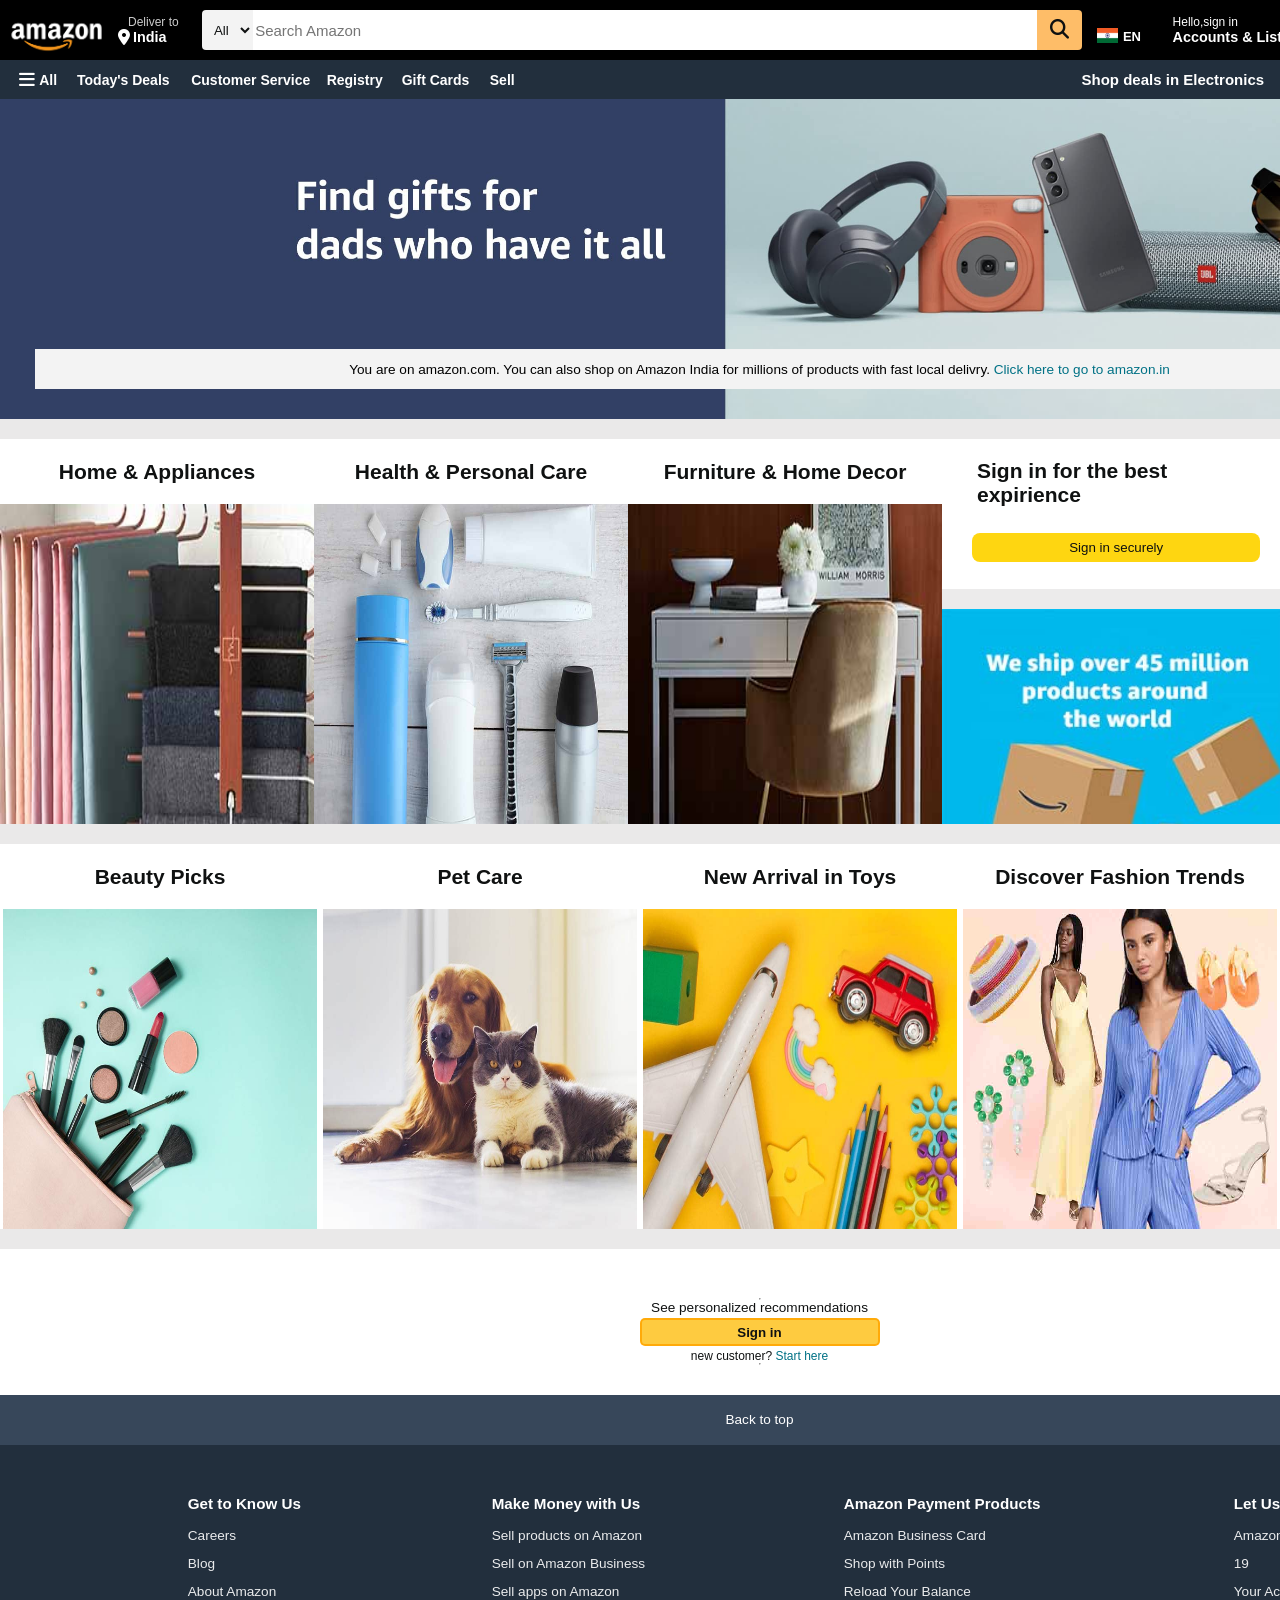
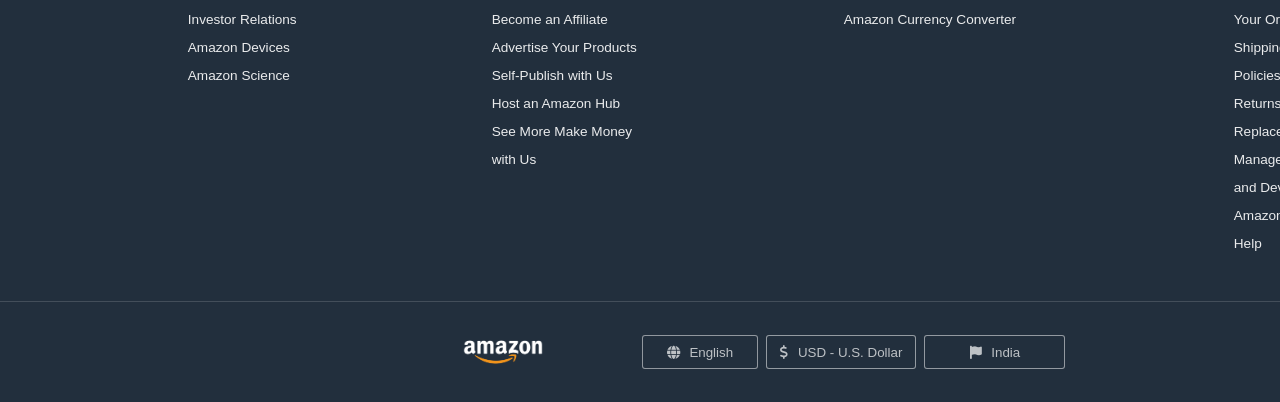
==== index.html @ 47f916c3 "Rename Project.html to index.html" ====
<!DOCTYPE html>
<html lang="en">
  <head>
    <meta charset="UTF-8" />
    <meta name="viewport" content="width=device-width, initial-scale=1.0" />
    <title>Amazon.com. Spend less. Smile more</title>
    <link
      rel="stylesheet"
      href="https://cdnjs.cloudflare.com/ajax/libs/font-awesome/6.4.0/css/all.min.css"
      integrity="sha512-iecdLmaskl7CVkqkXNQ/ZH/XLlvWZOJyj7Yy7tcenmpD1ypASozpmT/E0iPtmFIB46ZmdtAc9eNBvH0H/ZpiBw=="
      crossorigin="anonymous"
      referrerpolicy="no-referrer"
    />
    <link rel="stylesheet" href="Project.css" />
    <link rel="shortcut icon" href="download (1).png" type="image/x-icon" />
  </head>
  <body>
    <header id="top">
      <div id="nav-icon-out">
        <div id="nav-icon" class="hover"></div>
      </div>
      <!-- box2 -->
      <div id="nav-add-out">
        <div id="nav-add-in" class="hover">
          <p id="add1">Deliver to</p>
          <div id="nav-add-logo">
            <i style="padding-left: 5px" class="fa-solid fa-location-dot"></i>
            <p id="add2">India</p>
          </div>
        </div>
      </div>
      <!-- box3 -->
      <div id="nav-search-out">
        <select name="amazon" id="amazon">
          <option value="Items">All</option>
        </select>
        <input type="text" id="nav-search" placeholder="Search Amazon" />
        <div id="nav-search-icon">
          <i style="color: #0f1111" class="fa-solid fa-magnifying-glass"></i>
        </div>
      </div>
      <!-- box4 -->
      <div id="flag-out">
        <div id="flag" class="hover">
          <img id="india" src="download.png" alt="india" />
          <p id="lang">EN</p>
        </div>
      </div>
      <!-- box5 -->
      <div id="sign-out-out">
        <div id="sign-out" class="hover">
          <p style="padding-left: 7px" id="sign1">Hello,sign in</p>
          <p style="padding-left: 7px" id="sign2">Accounts & Lists</p>
        </div>
      </div>
      <!-- box6 -->
      <div id="return-out">
        <div id="return" class="hover">
          <p style="padding-left: 7px" id="return1">Returns</p>
          <p style="padding-left: 7px" id="return2">& Orders</p>
        </div>
      </div>
      <!-- box7 -->
      <div id="cart-out"></div>
      <div id="cart" class="hover">
        <i style="font-size: 27px" class="fa-solid fa-cart-shopping"></i>
        <p id="para" style="font-weight: 700">Cart</p>
      </div>
    </header>
    <div id="lower-nav">
      <div id="a1" class="hover">
        <i style="font-size: 18px" class="fa-solid fa-bars"></i>
        <a style="padding-left: 4px" href="#">All</a>
      </div>
      <div id="a2" class="hover">
        <a href="#">Today's Deals</a>
      </div>
      <div id="a3" class="hover">
        <a href="#">Customer Service</a>
      </div>
      <div id="a4" class="hover">
        <a href="#">Registry</a>
      </div>
      <div id="a5" class="hover">
        <a href="#">Gift Cards</a>
      </div>
      <div id="a6" class="hover">
        <a href="#">Sell</a>
      </div>
      <div id="a7">
        <a href="#">Shop deals in Electronics</a>
      </div>
    </div>
    <!-- hero section -->
    <div id="hero">
      <div id="hero-in">
        <p style="color: black">
          You are on amazon.com. You can also shop on Amazon India for millions
          of products with fast local delivry.
          <a style="color: #007185" href="https://www.amazon.in/"
            >Click here to go to amazon.in</a
          >
        </p>
      </div>
    </div>
    <div class="top"></div>
    <!-- shoping section -->
    <div class="shop-out">
      <div id="box1">
        <p class="b">Home & Appliances</p>
        <img class="img" src="box1_image.jpg" alt="Home & Appliances" />
      </div>
      <div id="box2">
        <p class="b">Health & Personal Care</p>
        <img class="img" src="box2_image.jpg" alt="Health & Personal Care" />
      </div>
      <div id="box3">
        <p class="b">Furniture & Home Decor</p>
        <img class="img" src="box3_image.jpg" alt="Furniture & Home Decor" />
      </div>
      <div id="box4">
        <div id="box-41">
          <pre class="b">
      Sign in for the best 
      expirience</pre
          >
          <button id="butt">Sign in securely</button>
        </div>
        <div id="box-415"></div>
        <div id="box-42"></div>
      </div>
    </div>
    <div class="top"></div>
    <div class="shop-out">
      <div id="box1">
        <p class="b">Beauty Picks</p>
        <img class="img" src="box5_image.jpg" alt="Beauty Picks" />
      </div>
      <div id="box2">
        <p class="b">Pet Care</p>
        <img class="img" src="box6_image.jpg" alt="Pet Care" />
      </div>
      <div id="box3">
        <p class="b">New Arrival in Toys</p>
        <img class="img" src="box7_image.jpg" alt="New Arrival in Toys" />
      </div>
      <div id="box1">
        <p class="b">Discover Fashion Trends</p>
        <img class="img" src="box8_image.jpg" alt="Discover Fashion Trends" />
      </div>
    </div>
    <div class="top"></div>
    <div id="top2"></div>
    <div id="mid">
      <hr id="done" />
      <p style="font-weight: 520; font-size: 0.85rem; color: #0f1111">
        See personalized recommendations
      </p>
      <button id="butt2">Sign in</button>
      <p style="font-weight: 520; font-size: 0.75rem; color: #0f1111">
        new customer? <a style="color: #007185" href="#">Start here</a>
      </p>
      <hr id="done2" />
    </div>
    <div id="footer-first">
      <a
        style="font-weight: 520; font-size: 0.85rem; text-decoration: none"
        href="#top"
        >Back to top</a
      >
    </div>
    <div id="footer-last">
      <div id="f1">
        <p class="all">Get to Know Us</p>
        <ol>
          <li>Careers</li>
          <li>Blog</li>
          <li>About Amazon</li>
          <li>Investor Relations</li>
          <li>Amazon Devices</li>
          <li>Amazon Science</li>
        </ol>
      </div>
      <div id="f2">
        <p class="all">Make Money with Us</p>
        <ol>
          <li>Sell products on Amazon</li>
          <li>Sell on Amazon Business</li>
          <li>Sell apps on Amazon</li>
          <li>Become an Affiliate</li>
          <li>Advertise Your Products</li>
          <li>Self-Publish with Us</li>
          <li>Host an Amazon Hub</li>
          <li>See More Make Money with Us</li>
        </ol>
      </div>
      <div id="f3">
        <p class="all">Amazon Payment Products</p>
        <ol>
          <li>Amazon Business Card</li>
          <li>Shop with Points</li>
          <li>Reload Your Balance</li>
          <li>Amazon Currency Converter</li>
        </ol>
      </div>
      <div id="f4">
        <p class="all">Let Us Help You</p>
        <ol>
          <li>Amazon and COVID-19</li>
          <li>Your Account</li>
          <li>Your Orders</li>
          <li>Shipping Rates & Policies</li>
          <li>Returns & Replacements</li>
          <li>Manage Your Content and Devices</li>
          <li>Amazon Assistant</li>
          <li>Help</li>
        </ol>
      </div>
    </div>
    <div id="last">
      <img id="l-image" src="amazon_logo.png" alt="amazon" />
      <button id="but1">
        <i
          style="color: rgba(255, 255, 255, 0.703); padding-right: 6px"
          class="fa-solid fa-globe"
        ></i>
        English
      </button>
      <button id="but2">
        <i
          style="color: rgba(255, 255, 255, 0.703); padding-right: 6px"
          class="fa-sharp fa-solid fa-dollar-sign"
        ></i>
        USD - U.S. Dollar
      </button>
      <button id="but3">
        <i
          style="color: rgba(255, 255, 255, 0.703); padding-right: 6px"
          class="fa-solid fa-flag"
        ></i>
        India
      </button>
    </div>
  </body>
</html>
---- Project.css ----
*{
    margin: 0px;
    font-family: Arial, Helvetica, sans-serif;
    color: white;
}
body{
    background-color: #eae9e9e3;
}
header{
    height: 60px;
    background-color: black;
    display: flex;
    justify-content: space-evenly;
}
#nav-icon-out{
    height: 60px;
    width: 113px;
    display: flex;
    align-items: center;
}
#nav-icon{
    height: 50px;
    width: 113px;
    background-image: url("amazon_logo.png");
    background-size: cover;
}
.hover:hover{
    border: 2px solid white;
}
#nav-add-out{
    height: 60px;
    width: 90.64px;
    display: flex;
    justify-content: center;
    align-items: center;
}
#nav-add-in{

    height: 50px;
    width: 88.64px;
}
#add1{
    color: #CCCCCC;
    font-size: 0.75rem;
    padding-left: 15px;
    padding-top: 10px;
}
#add2{
    font-size: 0.9rem;
    font-weight: 700;
    padding-left: 3px;
}
#nav-add-logo{
    display: flex;
}
#nav-search-out{
    height: 60px;
    width: 880.60px;
    display: flex;
    align-items: center;
}
#amazon{
    color: #0f1111;
    background-color: #f3f3f3;
    width: 51.6px;
    height: 40px;
    text-align: center;
    border-top-left-radius: 4px;
    border-bottom-left-radius: 4px;
    border: none;
}
#amazon:hover{
    background-color:#d7d3d3 ;
    border: 2px solid orange;
}
#nav-search{
    color: #0f1111;
    width: 780.71px;
    height: 38px;
    border: none;
    font-size:15px;
}
#nav-search:hover{
    border: 2px solid orange;
}
#nav-search-icon{
    width: 45px;
    height: 40px;
    font-size: 1.2rem;
    border-top-right-radius: 4px;
    border-bottom-right-radius: 4px;
    border: none;
    background-color:#febd68;
    color: black;
    display: flex;
    justify-content: center;
    align-items: center;
}
#nav-search-icon:hover{
    background-color: #f3aa4b;
    border: 2px solid orange;
}
#flag-out{
    height: 60px;
    display: flex;
    align-items: center;
}
#flag{
    width: 73.38px;
    height: 50px;
    display: flex;
    justify-content: center;
    align-items: center;
    margin-right: 10px;
}
#india{
    padding-top: 10px;
    height: 15px;
    width: 21px;
}
#lang{
    padding-top: 12px;
    font-size: small;
    padding-left: 5px;
    font-weight: 700;
}
#sign-out-out{
    height: 60px;
    display: flex;
    align-items: center;
}
#sign-out{
    width: 131px;
    height: 50px;
}
#sign1{
    font-size: 0.75rem;
    padding-top: 10px;
}
#sign2{
    font-size: 0.9rem;
    font-weight: 700;
}
#return-out{
    height: 60px;
    display: flex;
    align-items: center;
}
#return{
    width: 76.95px;
    height: 50px;
}
#return1{
    font-size: 0.75rem;
    padding-top: 10px;
}
#return2{
    font-size: 0.9rem;
    font-weight: 700;
}
#cart-out{
    height: 60px;
    display: flex;
    align-items: center;
}
#cart{
    width: 80px;
    height: 50px;
    padding-top: 2px;
    display: flex;
    justify-content: center;
    align-items: center;
}
#para{
    padding-top: 11px;
    padding-left: 3px;
}
#back{
    background-image: url("main.jpg");
    background-size: contain;
    height: 717.60px;
    width: 1519px;
}
#lower-nav{
    height: 39px;
    background-color: #222f3d;
    display: flex;
}
a{
    text-decoration: none;
}
#a1{
    font-size: 14px;
    font-weight: 600;
    padding-top: 8px;
    padding-right: 5px;
    padding-left: 13px;
    height: 23px;
    width: 50.41px;
    display: flex;
    justify-content: center;
    align-items: center;
}
#a2{
    font-size: 14px;
    font-weight: 600;
    padding-top: 8px;
    padding-right: 9px;
    padding-left: 5px;
    height: 23px;
    width: 99.81px;
    display: flex;
    justify-content: center;
    align-items: center;
}
#a3{
    font-size: 14px;
    font-weight: 600;
    padding-top: 8px;
    padding-right: 9px;
    padding-left: 9px;
    height: 23px;
    width: 111.34;
    display: flex;
    justify-content: center;
    align-items: center;
}
#a4{
    font-size: 14px;
    font-weight: 600;
    padding-top: 8px;
    padding-right: 9px;
    padding-left: 9px;
    height: 23px;
    width: 52.79px;
    display: flex;
    justify-content: center;
    align-items: center;
}
#a5{
    font-size: 14px;
    font-weight: 600;
    padding-top: 8px;
    padding-right: 9px;
    padding-left: 9px;
    height: 23px;
    width: 72.99px;
    display: flex;
    justify-content: center;
    align-items: center;
}
#a6{
    font-size: 14px;
    font-weight: 600;
    padding-top: 8px;
    padding-right: 9px;
    padding-left: 9px;
    height: 23px;
    width: 24.38px;
    display: flex;
    justify-content: center;
    align-items: center;
}
#a7{
    font-size: 15px;
    font-weight: 600;
    padding-top: 8px;
    position: absolute;
    right: 12px;
    height: 23px;
    width: 190.38px;
    display: flex;
    justify-content: center;
    align-items: center;
}
#hero{
    background-image: url("main.jpg");
    background-size: cover;
    height: 320px;
    width: 1519px;
    display: flex;
    justify-content: center;
    align-items: end;
}
#hero-in{
    height: 40px;
    width: 1450px;
    display: flex;
    justify-content: center;
    align-items: center;
    font-size: 0.85rem;
    margin-bottom: 30px;
    background-color: #f3f3f3;
}
.shop-out{
    display: flex;
    justify-content: space-evenly;
}
#box1{
    width: 349.6px;
    height: 385px;
    display: flex;
    justify-content: center;
    background-color: white;
    flex-direction: column;
    align-items: center;
    color:#0f1111;
}
#box2{
    width: 349.6px;
    height: 385px;
    display: flex;
    justify-content: center;
    background-color: white;
    flex-direction: column;
    align-items: center;
    color:#0f1111;
}
#box3{
    width: 349.6px;
    height: 385px;
    display: flex;
    justify-content: center;
    background-color: white;
    flex-direction: column;
    align-items: center;
    color:#0f1111;
}
#box4{
    width: 349.6px;
    height: 385px;
    background-color: white;
}
.b{
    padding-top: 20px;
    padding-bottom: 20px;
    color: #0f1111;
    font-size:21px;
    font-weight: bold;
}
#box-41{
    width: 349.6px;
    height: 150px;
}
#box-415{
    width: 349.6px;
    height: 20px;
    background-color: #eae9e9e3;
}
#box-42{
    width: 349.6px;
    height: 215px;
    background-image: url(Fuji_D2_45M_en_US_1x._CB418309979_.jpg);
    background-size: cover;
}
#butt{
    width: 288.4px;
    height: 29px;
    border-radius: 8px;
    color: #0f1111;
    background-color: rgb(254, 214, 17);
    border: none;
    font-weight: 500;
    margin-top: 6px;
    margin-left: 30px;
}
#butt:hover{
    background-color: rgb(237, 201, 22);
}
img{
    height: 320px;
    width: 314px;
}
.top{
    height: 20px;
    background-color: #eae9e9e3;
    width: 1519px;
}
#top2{
    height: 20px;
    background-color: white;
    width: 1519px;
}
#mid{
    height: 125.6px;
    width: 1519px;
    background-color: white;
    display: flex;
    justify-content: center;
    flex-direction: column;
    align-items: center;
}
#butt2{
    margin-top: 3px;
    margin-bottom: 3px;
    background-color: rgba(254, 191, 17, 0.799);
    color: #0f1111;
    border: 2px solid rgba(255, 166, 0, 0.858);
    width: 240px;
    height: 28px;
    font-weight: 600;
    border-radius: 5px;
}
#footer-first{
    height: 50px;
    width: 1519px;
    background-color: #37475a;
    display: flex;
    justify-content: center;
    align-items: center;
}
#footer-first:hover{
    background-color: #37475add;
}
#footer-last{
    background-color: #222f3d;
    width: 1519px;
    height: 456.8px;
    display: flex;
    justify-content: space-evenly;
    border-bottom: 0.25px solid rgba(255, 255, 255, 0.148);
}
ol{
    list-style-type:none;
}
li{
    font-size: 0.85rem;
    line-height:28px;
    color: rgba(255, 255, 255, 0.906);
}
.all{
    margin-left: 40px;
    margin-bottom: 10px;
    font-size: 0.95rem;
    font-weight: 700;
}
#f1{
    height: 318.4px;
    width: 156.05px;
    padding-top: 50px;
}
#f2{
    height: 318.4px;
    width: 204.33px;
    padding-top: 50px;
}
#f3{
    height: 318.4px;
    width: 242.21px;
    padding-top: 50px;
}
#f4{
    height: 318.4px;
    width: 177.41px;
    padding-top: 50px;
}
#last{
    width: 1519px;
    background-color: #222f3d;
    height: 100px;
    display: flex;
    justify-content: center;
    align-items: center;
}
#but1{
    height: 33.8px;
    width: 116.56px;
    background-color: #222f3d;
    border: 0.25px solid rgba(255, 255, 255, 0.502);
    margin-right: 8px;
    border-radius: 3px;
    color: rgba(255, 255, 255, 0.703);
}
#but2{
    height: 33.8px;
    width: 150.2px;
    background-color: #222f3d;
    border: 0.25px solid rgba(255, 255, 255, 0.516);
    margin-right: 8px;
    border-radius: 3px;
    color: rgba(255, 255, 255, 0.703);
}
#but3{
    height: 33.8px;
    width: 140.99px;
    background-color: #222f3d;
    border: 0.25px solid rgba(255, 255, 255, 0.509);
    border-radius: 3px;
    color: rgba(255, 255, 255, 0.703);
}
#l-image{
    height: 54px;
    width: 98px;
    margin-right: 90px;
}
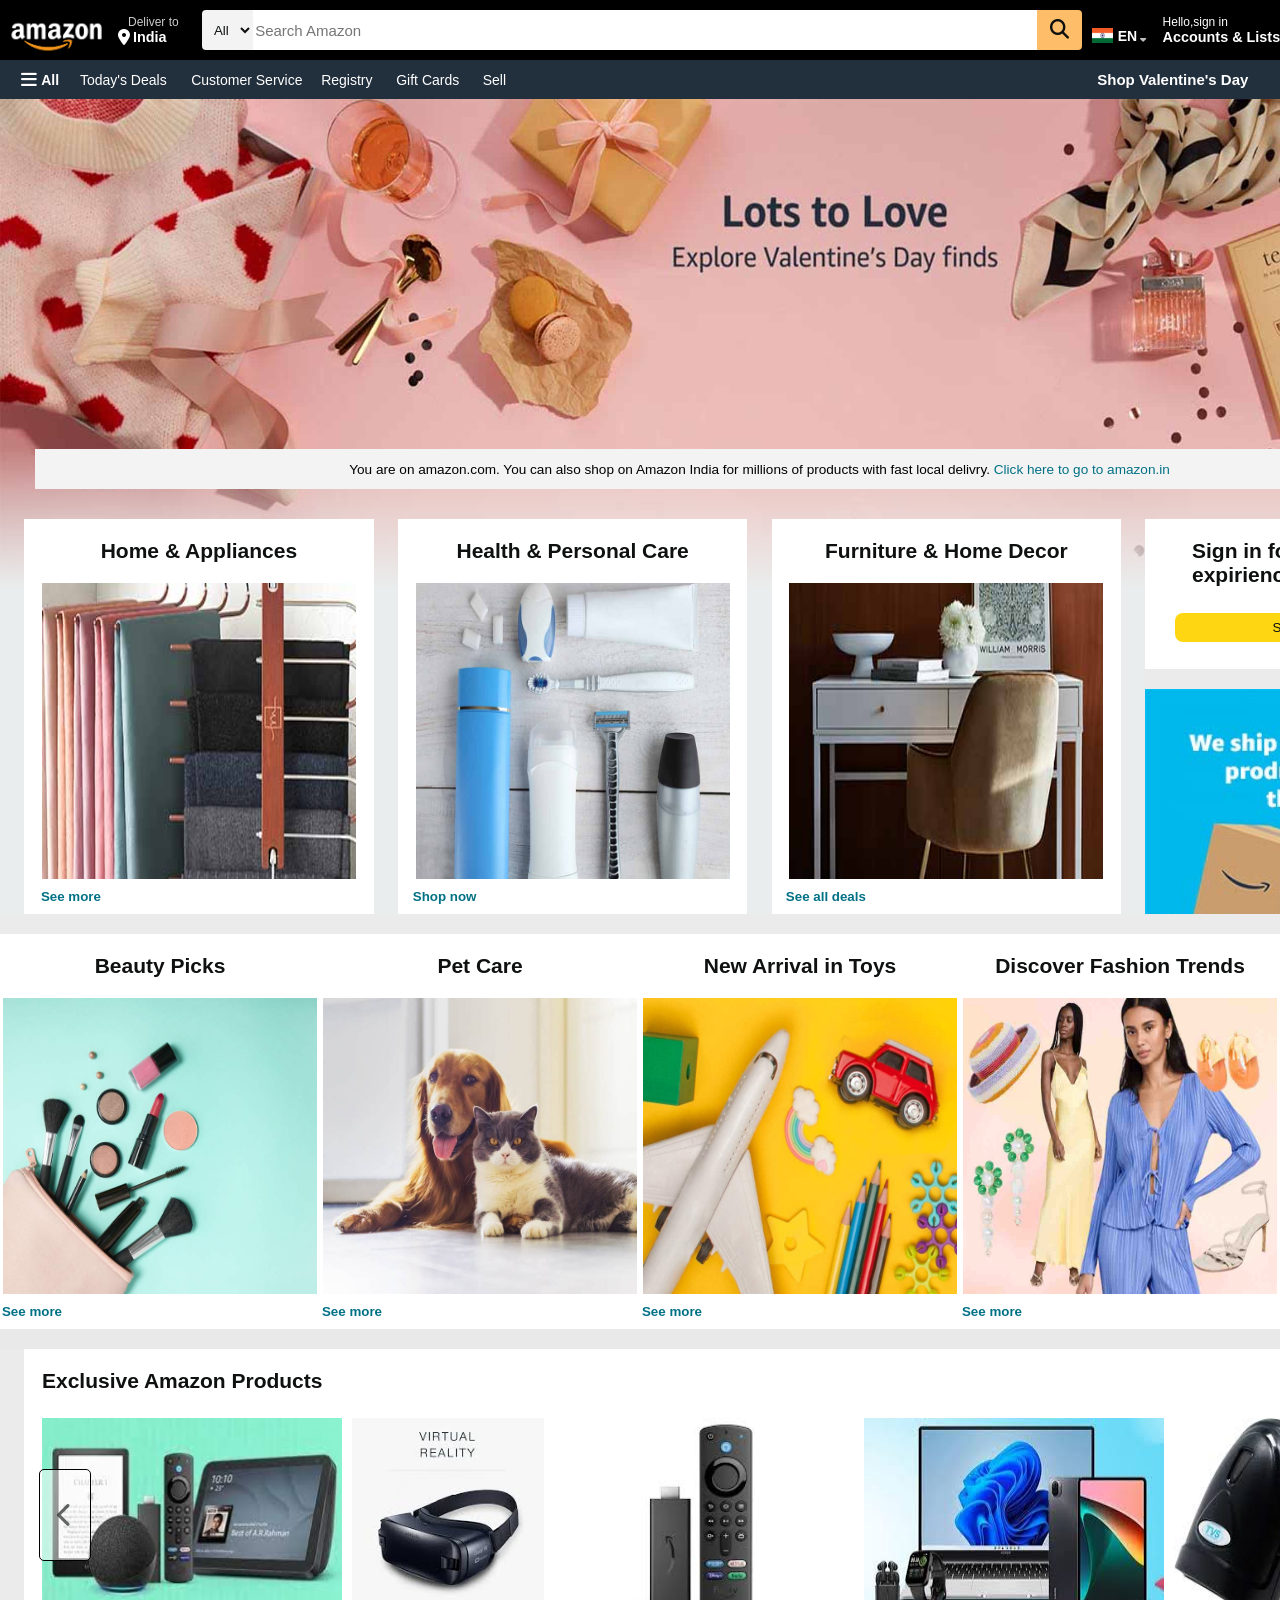
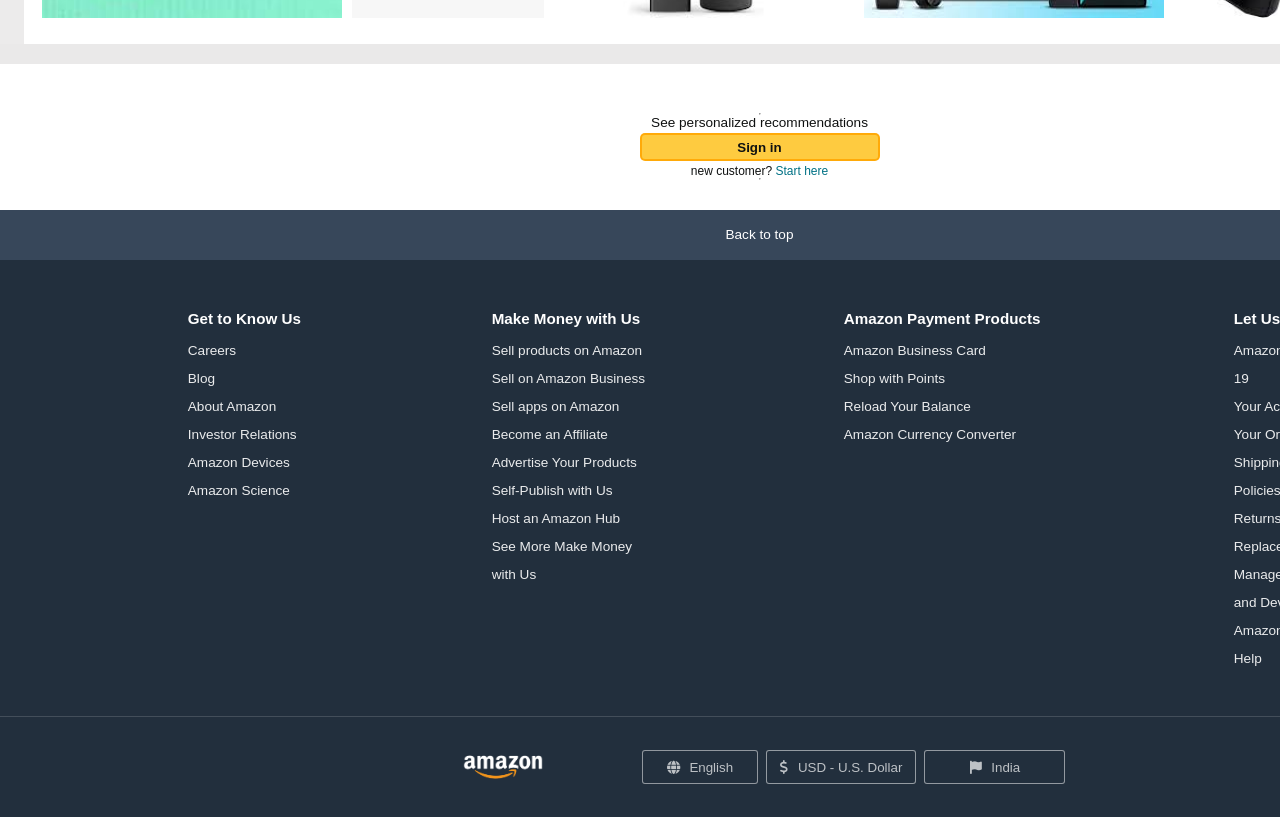
==== commit a6927774: "Merge branch 'main' of https://github.com/mridulkalia/amazon-clone" ====
--- a/index.html
+++ b/index.html
@@ -15,13 +15,158 @@
     <link rel="shortcut icon" href="download (1).png" type="image/x-icon" />
   </head>
   <body>
+    <div class="lists">
+      <i id="triangle" class="fa-solid fa-caret-up"></i>
+      <div id="l-up">
+        <button id="butt3">Sign in</button>
+        <p style="font-weight: 520; font-size: 0.75rem; color: #0f1111">
+          New customer? <a style="color: #0055aa" href="#">Start here</a>
+        </p>
+      </div>
+      <div id="l-down">
+        <div class="l1">
+          <p class="l-head">Your Lists</p>
+          <p class="l-tags">Create a List</p>
+          <p class="l-tags">Find a List or Registry</p>
+        </div>
+        <div class="l2">
+          <p class="l-head">Your Account</p>
+          <p class="l-tags">Account</p>
+          <p class="l-tags">Orders</p>
+          <p class="l-tags">Recommendations</p>
+          <p class="l-tags">Browsing History</p>
+          <p class="l-tags">Watchlist</p>
+          <p class="l-tags">Video Purchases & Rentals</p>
+          <p class="l-tags">Kindle Unlimited</p>
+          <p class="l-tags">Content & Devices</p>
+          <p class="l-tags">Subscribe & Save Items</p>
+          <p class="l-tags">Memberships & Subscriptions</p>
+          <p class="l-tags">Music Library</p>
+        </div>
+      </div>
+    </div>
+    <div id="sidebar">
+      <div id="black-bg"></div>
+      <i id="xmark" class="fa-solid fa-xmark"></i>
+      <div id="top-side">
+        <i
+          style="font-size: 25px; padding-right: 10px"
+          class="fa-solid fa-circle-user"
+        ></i>
+        <p>Hello, sign in</p>
+      </div>
+      <div class="wrap">
+        <div id="topp1">
+          <div class="heading">Digital Content & Devices</div>
+          <div style="padding-top: 5px; font-size: 14px">
+            Amazon Music<span
+              ><i id="symbol" class="fa-solid fa-angle-right"></i
+            ></span>
+          </div>
+          <div style="padding-top: 5px; font-size: 14px">
+            Kindle E-readers & Books<span
+              ><i id="symbol" class="fa-solid fa-angle-right"></i
+            ></span>
+          </div>
+          <div style="padding-top: 5px; font-size: 14px">
+            Amazon Appstore<span
+              ><i id="symbol" class="fa-solid fa-angle-right"></i
+            ></span>
+          </div>
+        </div>
+
+        <div id="topp2">
+          <div class="heading">Shop By Department</div>
+          <div style="padding-top: 5px; font-size: 14px">
+            Electronics<span
+              ><i id="symbol" class="fa-solid fa-angle-right"></i
+            ></span>
+          </div>
+          <div style="padding-top: 5px; font-size: 14px">
+            Computers<span
+              ><i id="symbol" class="fa-solid fa-angle-right"></i
+            ></span>
+          </div>
+          <div style="padding-top: 5px; font-size: 14px">
+            Smart Home<span
+              ><i id="symbol" class="fa-solid fa-angle-right"></i
+            ></span>
+          </div>
+          <div style="padding-top: 5px; font-size: 14px">
+            Arts & Crafts<span
+              ><i id="symbol" class="fa-solid fa-angle-right"></i
+            ></span>
+          </div>
+          <div style="padding-top: 5px; font-size: 14px">
+            See All<span
+              ><i
+                style="padding-left: 8px; color: rgba(0, 0, 0, 0.507)"
+                class="fa-solid fa-angle-down"
+              ></i
+            ></span>
+          </div>
+        </div>
+        <div id="topp3">
+          <div class="heading">Programs & Features</div>
+          <div style="padding-top: 5px; font-size: 14px">
+            Gift Cards<span
+              ><i id="symbol" class="fa-solid fa-angle-right"></i
+            ></span>
+          </div>
+          <div style="padding-top: 5px; font-size: 14px">
+            Shop By Interest<span
+              ><i id="symbol" class="fa-solid fa-angle-right"></i
+            ></span>
+          </div>
+          <div style="padding-top: 5px; font-size: 14px">
+            Amazon Live<span
+              ><i id="symbol" class="fa-solid fa-angle-right"></i
+            ></span>
+          </div>
+          <div style="padding-top: 5px; font-size: 14px">
+            International Shopping<span
+              ><i id="symbol" class="fa-solid fa-angle-right"></i
+            ></span>
+          </div>
+          <div style="padding-top: 5px; font-size: 14px">
+            See All<span
+              ><i
+                style="
+                  padding-top: 2px;
+                  padding-left: 8px;
+                  color: rgba(0, 0, 0, 0.507);
+                "
+                class="fa-solid fa-angle-down"
+              ></i
+            ></span>
+          </div>
+        </div>
+        <div id="topp4">
+          <div class="heading">Help & Settings</div>
+          <div style="padding-top: 5px; font-size: 14px">Your Account</div>
+          <div style="padding-top: 5px; font-size: 14px">
+            <i
+              style="padding-left: 2px; padding-right: 10px; color: #0f11117e"
+              class="fa-solid fa-globe"
+            ></i
+            >English
+          </div>
+          <div style="padding-top: 5px; font-size: 14px">
+            <img id="india2" src="download.png" alt="india" />India
+          </div>
+          <div style="padding-top: 5px; font-size: 14px">Customer Service</div>
+          <div style="padding-top: 5px; font-size: 14px">Sign in</div>
+        </div>
+      </div>
+    </div>
+    <!-- header starts -->
     <header id="top">
       <div id="nav-icon-out">
-        <div id="nav-icon" class="hover"></div>
+        <div style="cursor: pointer" id="nav-icon" class="hover"></div>
       </div>
       <!-- box2 -->
       <div id="nav-add-out">
-        <div id="nav-add-in" class="hover">
+        <div style="cursor: pointer" id="nav-add-in" class="hover">
           <p id="add1">Deliver to</p>
           <div id="nav-add-logo">
             <i style="padding-left: 5px" class="fa-solid fa-location-dot"></i>
@@ -31,45 +176,59 @@
       </div>
       <!-- box3 -->
       <div id="nav-search-out">
-        <select name="amazon" id="amazon">
+        <select style="cursor: pointer" name="amazon" id="amazon">
           <option value="Items">All</option>
         </select>
         <input type="text" id="nav-search" placeholder="Search Amazon" />
-        <div id="nav-search-icon">
+        <div style="cursor: pointer" id="nav-search-icon">
           <i style="color: #0f1111" class="fa-solid fa-magnifying-glass"></i>
         </div>
       </div>
       <!-- box4 -->
       <div id="flag-out">
-        <div id="flag" class="hover">
+        <div style="cursor: pointer" id="flag" class="hover">
           <img id="india" src="download.png" alt="india" />
           <p id="lang">EN</p>
+          <i id="drop-down1" class="fa-solid fa-caret-down"></i>
         </div>
       </div>
       <!-- box5 -->
       <div id="sign-out-out">
-        <div id="sign-out" class="hover">
+        <div style="cursor: pointer" id="sign-out" class="hover">
           <p style="padding-left: 7px" id="sign1">Hello,sign in</p>
-          <p style="padding-left: 7px" id="sign2">Accounts & Lists</p>
+          <p style="padding-left: 7px" id="sign2">
+            Accounts & Lists<i
+              id="drop-down2"
+              class="fa-solid fa-caret-down"
+            ></i>
+          </p>
         </div>
       </div>
       <!-- box6 -->
       <div id="return-out">
-        <div id="return" class="hover">
+        <div style="cursor: pointer" id="return" class="hover">
           <p style="padding-left: 7px" id="return1">Returns</p>
           <p style="padding-left: 7px" id="return2">& Orders</p>
         </div>
       </div>
       <!-- box7 -->
-      <div id="cart-out"></div>
-      <div id="cart" class="hover">
-        <i style="font-size: 27px" class="fa-solid fa-cart-shopping"></i>
-        <p id="para" style="font-weight: 700">Cart</p>
+      <div id="cart-out">
+        <div style="cursor: pointer" id="cart" class="hover">
+          <i
+            style="padding-left: 4px; font-size: 27px"
+            class="fa-solid fa-cart-shopping"
+          ></i>
+          <p id="para" style="font-weight: 700">Cart</p>
+          <span id="count">0</span>
+        </div>
       </div>
     </header>
     <div id="lower-nav">
       <div id="a1" class="hover">
-        <i style="font-size: 18px" class="fa-solid fa-bars"></i>
+        <i
+          style="cursor: pointer; font-size: 18px"
+          class="fa-solid fa-bars"
+        ></i>
         <a style="padding-left: 4px" href="#">All</a>
       </div>
       <div id="a2" class="hover">
@@ -88,69 +247,132 @@
         <a href="#">Sell</a>
       </div>
       <div id="a7">
-        <a href="#">Shop deals in Electronics</a>
+        <a href="#">Shop Valentine's Day</a>
       </div>
     </div>
     <!-- hero section -->
-    <div id="hero">
-      <div id="hero-in">
-        <p style="color: black">
-          You are on amazon.com. You can also shop on Amazon India for millions
-          of products with fast local delivry.
-          <a style="color: #007185" href="https://www.amazon.in/"
-            >Click here to go to amazon.in</a
-          >
-        </p>
-      </div>
-    </div>
-    <div class="top"></div>
-    <!-- shoping section -->
-    <div class="shop-out">
-      <div id="box1">
-        <p class="b">Home & Appliances</p>
-        <img class="img" src="box1_image.jpg" alt="Home & Appliances" />
-      </div>
-      <div id="box2">
-        <p class="b">Health & Personal Care</p>
-        <img class="img" src="box2_image.jpg" alt="Health & Personal Care" />
-      </div>
-      <div id="box3">
-        <p class="b">Furniture & Home Decor</p>
-        <img class="img" src="box3_image.jpg" alt="Furniture & Home Decor" />
-      </div>
-      <div id="box4">
-        <div id="box-41">
-          <pre class="b">
-      Sign in for the best 
-      expirience</pre
-          >
-          <button id="butt">Sign in securely</button>
-        </div>
-        <div id="box-415"></div>
-        <div id="box-42"></div>
-      </div>
-    </div>
-    <div class="top"></div>
+    <section class="sec1">
+      <!-- central message starts -->
+      <div class="central-data">
+        <div id="hero-out">
+          <div id="hero-in">
+            <p style="color: black">
+              You are on amazon.com. You can also shop on Amazon India for
+              millions of products with fast local delivry.
+              <a style="color: #007185" href="https://www.amazon.in/"
+                >Click here to go to amazon.in</a
+              >
+            </p>
+          </div>
+        </div>
+        <!-- shoping box section -->
+        <div class="shop-out">
+          <div id="box1">
+            <p class="b">Home & Appliances</p>
+            <img class="img" src="box1_image.jpg" alt="Home & Appliances" />
+            <p class="see-more">See more</p>
+          </div>
+          <div id="box2">
+            <p class="b">Health & Personal Care</p>
+            <img
+              class="img"
+              src="box2_image.jpg"
+              alt="Health & Personal Care"
+            />
+            <p class="see-more">Shop now</p>
+          </div>
+          <div id="box3">
+            <p class="b">Furniture & Home Decor</p>
+            <img
+              class="img"
+              src="box3_image.jpg"
+              alt="Furniture & Home Decor"
+            />
+            <p style="padding-left: 25px" class="see-more">See all deals</p>
+          </div>
+          <div id="box4">
+            <div id="box-41">
+              <pre class="b">
+        Sign in for the best 
+        expirience</pre
+              >
+              <button style="cursor: pointer" id="butt">
+                Sign in securely
+              </button>
+            </div>
+            <div id="box-415"></div>
+            <div id="box-42"></div>
+          </div>
+        </div>
+      </div>
+      <!-- images animating section -->
+      <div class="image-box">
+        <div class="slide">
+          <img src="si1.jpg" alt="" />
+        </div>
+        <div class="slide">
+          <img src="si2.jpg" alt="" />
+        </div>
+        <div class="slide">
+          <img src="si3.jpg" alt="" />
+        </div>
+        <div class="slide">
+          <img src="si4.jpg" alt="" />
+        </div>
+      </div>
+    </section>
+
     <div class="shop-out">
       <div id="box1">
         <p class="b">Beauty Picks</p>
         <img class="img" src="box5_image.jpg" alt="Beauty Picks" />
+        <p class="see-more">See more</p>
       </div>
       <div id="box2">
         <p class="b">Pet Care</p>
         <img class="img" src="box6_image.jpg" alt="Pet Care" />
+        <p class="see-more">See more</p>
       </div>
       <div id="box3">
         <p class="b">New Arrival in Toys</p>
         <img class="img" src="box7_image.jpg" alt="New Arrival in Toys" />
+        <p class="see-more">See more</p>
       </div>
       <div id="box1">
         <p class="b">Discover Fashion Trends</p>
         <img class="img" src="box8_image.jpg" alt="Discover Fashion Trends" />
-      </div>
-    </div>
+        <p class="see-more">See more</p>
+      </div>
+    </div>
+    <div class="top"></div>
+    <section class="sec2">
+      <div class="l-btn">
+        <i style="color: #0f1111a4" class="fa-solid fa-chevron-left"></i>
+      </div>
+      <div class="rbtn">
+        <i style="color: #0f1111a4" class="fa-solid fa-chevron-right"></i>
+      </div>
+      <p style="padding-left: 18px" class="b">Exclusive Amazon Products</p>
+      <div class="image-box2">
+        <img
+          style="padding-left: 18px"
+          src="./scrollbar/download (1).jpg"
+          alt=""
+        /><img src="./scrollbar/images (2).jpg" alt="" /><img
+          src="./scrollbar/download.jpg"
+          alt=""
+        /><img src="./scrollbar/images (3).jpg" alt="" /><img
+          src="./scrollbar/images (1).jpg"
+          alt=""
+        /><img src="./scrollbar/images (4).jpg" alt="" /><img
+          src="./scrollbar/images (5).jpg"
+          alt=""
+        /><img src="./scrollbar/images.jpg" alt="" />
+      </div>
+    </section>
     <div class="top"></div>
     <div id="top2"></div>
+    <!-- footer starts -->
     <div id="mid">
       <hr id="done" />
       <p style="font-weight: 520; font-size: 0.85rem; color: #0f1111">
@@ -164,8 +386,12 @@
     </div>
     <div id="footer-first">
       <a
-        style="font-weight: 520; font-size: 0.85rem; text-decoration: none"
-        href="#top"
+        style="
+          cursor: pointer;
+          font-weight: 520;
+          font-size: 0.85rem;
+          text-decoration: none;
+        "
         >Back to top</a
       >
     </div>
@@ -241,5 +467,6 @@
         India
       </button>
     </div>
+    <script src="Project.js"></script>
   </body>
 </html>
--- a/Project.css
+++ b/Project.css
@@ -1,65 +1,78 @@
-*{
+* {
     margin: 0px;
     font-family: Arial, Helvetica, sans-serif;
     color: white;
 }
-body{
+
+body {
     background-color: #eae9e9e3;
 }
-header{
+
+header {
     height: 60px;
     background-color: black;
     display: flex;
     justify-content: space-evenly;
 }
-#nav-icon-out{
+
+#nav-icon-out {
     height: 60px;
     width: 113px;
     display: flex;
     align-items: center;
 }
-#nav-icon{
+
+#nav-icon {
     height: 50px;
     width: 113px;
     background-image: url("amazon_logo.png");
     background-size: cover;
 }
-.hover:hover{
-    border: 2px solid white;
-}
-#nav-add-out{
+
+.hover:hover {
+    border: 1px solid white;
+    border-radius: 2px;
+}
+
+#nav-add-out {
     height: 60px;
     width: 90.64px;
     display: flex;
     justify-content: center;
     align-items: center;
 }
-#nav-add-in{
+
+#nav-add-in {
 
     height: 50px;
     width: 88.64px;
 }
-#add1{
+
+#add1 {
     color: #CCCCCC;
     font-size: 0.75rem;
     padding-left: 15px;
     padding-top: 10px;
 }
-#add2{
+
+#add2 {
     font-size: 0.9rem;
     font-weight: 700;
     padding-left: 3px;
 }
-#nav-add-logo{
-    display: flex;
-}
-#nav-search-out{
+
+#nav-add-logo {
+    display: flex;
+}
+
+#nav-search-out {
     height: 60px;
     width: 880.60px;
     display: flex;
     align-items: center;
 }
-#amazon{
+
+#amazon {
     color: #0f1111;
     background-color: #f3f3f3;
     width: 51.6px;
@@ -69,141 +82,179 @@
     border-bottom-left-radius: 4px;
     border: none;
 }
-#amazon:hover{
-    background-color:#d7d3d3 ;
+
+#amazon:hover {
+    background-color: #d7d3d3;
     border: 2px solid orange;
 }
-#nav-search{
+
+#nav-search {
     color: #0f1111;
     width: 780.71px;
     height: 38px;
     border: none;
-    font-size:15px;
-}
-#nav-search:hover{
+    font-size: 15px;
+}
+
+#nav-search:hover {
     border: 2px solid orange;
 }
-#nav-search-icon{
+
+#nav-search-icon {
     width: 45px;
     height: 40px;
     font-size: 1.2rem;
     border-top-right-radius: 4px;
     border-bottom-right-radius: 4px;
     border: none;
-    background-color:#febd68;
+    background-color: #febd68;
     color: black;
     display: flex;
     justify-content: center;
     align-items: center;
 }
-#nav-search-icon:hover{
+
+#nav-search-icon:hover {
     background-color: #f3aa4b;
     border: 2px solid orange;
 }
-#flag-out{
+
+#flag-out {
     height: 60px;
     display: flex;
     align-items: center;
 }
-#flag{
+
+#flag {
     width: 73.38px;
     height: 50px;
     display: flex;
     justify-content: center;
     align-items: center;
-    margin-right: 10px;
-}
-#india{
+}
+
+#india {
     padding-top: 10px;
     height: 15px;
     width: 21px;
 }
-#lang{
+
+#drop-down1 {
+    padding-left: 3px;
+    color: #eae7e7d2;
+    padding-top: 17px;
+    font-size: 10px
+}
+
+#lang {
     padding-top: 12px;
-    font-size: small;
+    font-size: 14px;
     padding-left: 5px;
     font-weight: 700;
 }
-#sign-out-out{
+
+#sign-out-out {
     height: 60px;
     display: flex;
     align-items: center;
 }
-#sign-out{
-    width: 131px;
+
+#sign-out {
+    width: 143px;
     height: 50px;
 }
-#sign1{
+
+#drop-down2 {
+    color: #eae7e7d2;
+    padding-left: 4px;
+    font-size: 10px
+}
+
+#sign1 {
     font-size: 0.75rem;
     padding-top: 10px;
 }
-#sign2{
+
+#sign2 {
     font-size: 0.9rem;
     font-weight: 700;
 }
-#return-out{
+
+#return-out {
     height: 60px;
     display: flex;
     align-items: center;
 }
-#return{
+
+#return {
     width: 76.95px;
     height: 50px;
 }
-#return1{
+
+#return1 {
     font-size: 0.75rem;
     padding-top: 10px;
 }
-#return2{
+
+#return2 {
     font-size: 0.9rem;
     font-weight: 700;
 }
-#cart-out{
+
+#cart-out {
     height: 60px;
     display: flex;
     align-items: center;
 }
-#cart{
-    width: 80px;
+
+#cart {
+    width: 84px;
     height: 50px;
-    padding-top: 2px;
-    display: flex;
-    justify-content: center;
-    align-items: center;
-}
-#para{
+    display: flex;
+    justify-content: center;
+    align-items: center;
+}
+
+#count {
+    position: relative;
+    right: 51px;
+    bottom: 5px;
+    color: #f88d00;
+    font-weight: 600;
+}
+
+#para {
     padding-top: 11px;
     padding-left: 3px;
 }
-#back{
-    background-image: url("main.jpg");
-    background-size: contain;
-    height: 717.60px;
-    width: 1519px;
-}
-#lower-nav{
+
+#lower-nav {
     height: 39px;
     background-color: #222f3d;
     display: flex;
 }
-a{
+
+a {
     text-decoration: none;
 }
-#a1{
+
+#a1 {
     font-size: 14px;
     font-weight: 600;
     padding-top: 8px;
-    padding-right: 5px;
-    padding-left: 13px;
+    padding-right: 3px;
+    margin-left: 12px;
+    padding-left: 3px;
     height: 23px;
     width: 50.41px;
     display: flex;
     justify-content: center;
     align-items: center;
 }
-#a2{
+
+#a2 {
     font-size: 14px;
-    font-weight: 600;
+    font-weight: 500;
     padding-top: 8px;
     padding-right: 9px;
     padding-left: 5px;
@@ -213,9 +264,10 @@
     justify-content: center;
     align-items: center;
 }
-#a3{
+
+#a3 {
     font-size: 14px;
-    font-weight: 600;
+    font-weight: 500;
     padding-top: 8px;
     padding-right: 9px;
     padding-left: 9px;
@@ -225,9 +277,10 @@
     justify-content: center;
     align-items: center;
 }
-#a4{
+
+#a4 {
     font-size: 14px;
-    font-weight: 600;
+    font-weight: 500;
     padding-top: 8px;
     padding-right: 9px;
     padding-left: 9px;
@@ -237,9 +290,10 @@
     justify-content: center;
     align-items: center;
 }
-#a5{
+
+#a5 {
     font-size: 14px;
-    font-weight: 600;
+    font-weight: 500;
     padding-top: 8px;
     padding-right: 9px;
     padding-left: 9px;
@@ -249,9 +303,10 @@
     justify-content: center;
     align-items: center;
 }
-#a6{
+
+#a6 {
     font-size: 14px;
-    font-weight: 600;
+    font-weight: 500;
     padding-top: 8px;
     padding-right: 9px;
     padding-left: 9px;
@@ -261,7 +316,8 @@
     justify-content: center;
     align-items: center;
 }
-#a7{
+
+#a7 {
     font-size: 15px;
     font-weight: 600;
     padding-top: 8px;
@@ -273,87 +329,173 @@
     justify-content: center;
     align-items: center;
 }
-#hero{
-    background-image: url("main.jpg");
-    background-size: cover;
-    height: 320px;
+
+/* Giving animation to the website   */
+.sec1 {
+    position: relative;
+    width: 100%;
+    height: 835px;
+    box-sizing: border-box;
+    overflow: hidden;
+}
+
+.image-box {
+    display: flex;
+    height: 670px;
+    position: absolute;
+    animation: slide_effect 15s alternate infinite;
+}
+
+.slide img {
     width: 1519px;
-    display: flex;
-    justify-content: center;
-    align-items: end;
-}
-#hero-in{
+    height: 100%;
+}
+
+@keyframes slide_effect {
+    0% {
+        left: 0;
+    }
+
+    20% {
+        left: 0;
+    }
+
+    24% {
+        left: -1519px;
+    }
+
+    50% {
+        left: -1519px;
+    }
+
+    54% {
+        left: calc(-1519*2px);
+    }
+
+    80% {
+        left: calc(-1519*2px);
+    }
+
+    84% {
+        left: calc(-1519*3px);
+    }
+
+    100% {
+        left: calc(-1519*3px);
+    }
+}
+.central-data{
+    position: absolute;
+    z-index: 1;
+    top: 350px;
+    margin-bottom: 20px;
+    background: linear-gradient(to bottom, transparent,#eaeded 30%);
+}
+
+#hero-out {
+    height: 40px;
+    width: 1519px;
+    display: flex;
+    justify-content: center;
+    margin-bottom: 30px;
+}
+
+#hero-in {
     height: 40px;
     width: 1450px;
     display: flex;
     justify-content: center;
     align-items: center;
     font-size: 0.85rem;
-    margin-bottom: 30px;
     background-color: #f3f3f3;
 }
-.shop-out{
+
+.shop-out {
     display: flex;
     justify-content: space-evenly;
 }
-#box1{
+
+.see-more{
+    color: #007185;
+    position: relative;
+    right: 128px;
+    padding: 10px;
+    font-size: smaller;
+    font-weight: 550;
+    cursor: pointer;
+}
+.see-more:hover{
+    text-decoration: underline;
+    color: rgba(255, 72, 0, 0.806);
+}
+
+#box1 {
     width: 349.6px;
-    height: 385px;
+    height: 395px;
     display: flex;
     justify-content: center;
     background-color: white;
     flex-direction: column;
     align-items: center;
-    color:#0f1111;
-}
-#box2{
+    color: #0f1111;
+}
+
+#box2 {
     width: 349.6px;
-    height: 385px;
+    height: 395px;
     display: flex;
     justify-content: center;
     background-color: white;
     flex-direction: column;
     align-items: center;
-    color:#0f1111;
-}
-#box3{
+    color: #0f1111;
+}
+
+#box3 {
     width: 349.6px;
-    height: 385px;
+    height: 395px;
     display: flex;
     justify-content: center;
     background-color: white;
     flex-direction: column;
     align-items: center;
-    color:#0f1111;
-}
-#box4{
+    color: #0f1111;
+}
+
+#box4 {
     width: 349.6px;
-    height: 385px;
+    height: 395px;
     background-color: white;
 }
-.b{
+
+.b {
     padding-top: 20px;
     padding-bottom: 20px;
     color: #0f1111;
-    font-size:21px;
+    font-size: 21px;
     font-weight: bold;
 }
-#box-41{
+
+#box-41 {
     width: 349.6px;
     height: 150px;
 }
-#box-415{
+
+#box-415 {
     width: 349.6px;
     height: 20px;
     background-color: #eae9e9e3;
 }
-#box-42{
+
+#box-42 {
     width: 349.6px;
-    height: 215px;
+    height: 225px;
+    cursor: pointer;
     background-image: url(Fuji_D2_45M_en_US_1x._CB418309979_.jpg);
     background-size: cover;
 }
-#butt{
+
+#butt {
     width: 288.4px;
     height: 29px;
     border-radius: 8px;
@@ -364,24 +506,104 @@
     margin-top: 6px;
     margin-left: 30px;
 }
-#butt:hover{
+
+#butt:hover {
     background-color: rgb(237, 201, 22);
 }
-img{
+
+img {
     height: 320px;
     width: 314px;
 }
-.top{
+
+.top {
     height: 20px;
     background-color: #eae9e9e3;
     width: 1519px;
 }
-#top2{
+.sec2{
+    margin-left: 24px;
+    overflow-y: hidden;
+    position: relative;
+    height: 295px;
+    width: 1471px;
+    background-color: white;
+}
+.image-box2{
+    height: 220px;
+    width: 100%;
+    overflow-y: scroll;
+    scroll-behavior: smooth;
+    display: flex;
+    position: absolute;
+}
+.image-box2::-webkit-scrollbar{
+    background-color: transparent;
+    border-radius: 9px;
+    height: 7px;
+    width: 0;
+    cursor: pointer;
+}
+.image-box2:hover{
+    &::-webkit-scrollbar-thumb{
+        background-color: rgba(27, 27, 27, 0.441);
+        border-radius: 10px;
+        cursor: pointer;
+    } 
+}
+.l-btn{
+    background-color: rgba(255, 255, 255, 0.505);
+    height: 90px;
+    width: 50px;
+    font-size: 25px;
+    display: flex;
+    justify-content: center;
+    align-items: center;
+    cursor: pointer;
+    border: 1px solid black;
+    border-radius: 5px;
+    position: absolute;
+    left: 15px;
+    margin-top: 120px;
+    z-index: 1;
+}
+.rbtn{
+    background-color: rgba(255, 255, 255, 0.505);
+    height: 90px;
+    width: 50px;
+    font-size: 25px;
+    display: flex;
+    justify-content: center;
+    align-items: center;
+    cursor: pointer;
+    border: 1px solid black;
+    border-radius: 5px;
+    position: absolute;
+    right: 20px;
+    margin-top: 120px;
+    z-index: 1;
+}
+.rbtn:active{
+    border: 2px solid #007185;
+}
+.l-btn:active{
+    border: 2px solid #007185;
+}
+
+.image-box2 img{
+    border-radius: 5px;
+    padding: 5px;
+    height: 200px;
+    width: 300px;
+}
+
+#top2 {
     height: 20px;
     background-color: white;
     width: 1519px;
 }
-#mid{
+
+#mid {
     height: 125.6px;
     width: 1519px;
     background-color: white;
@@ -390,7 +612,8 @@
     flex-direction: column;
     align-items: center;
 }
-#butt2{
+
+#butt2 {
     margin-top: 3px;
     margin-bottom: 3px;
     background-color: rgba(254, 191, 17, 0.799);
@@ -401,7 +624,8 @@
     font-weight: 600;
     border-radius: 5px;
 }
-#footer-first{
+
+#footer-first {
     height: 50px;
     width: 1519px;
     background-color: #37475a;
@@ -409,10 +633,12 @@
     justify-content: center;
     align-items: center;
 }
-#footer-first:hover{
+
+#footer-first:hover {
     background-color: #37475add;
 }
-#footer-last{
+
+#footer-last {
     background-color: #222f3d;
     width: 1519px;
     height: 456.8px;
@@ -420,41 +646,49 @@
     justify-content: space-evenly;
     border-bottom: 0.25px solid rgba(255, 255, 255, 0.148);
 }
-ol{
-    list-style-type:none;
-}
-li{
+
+ol {
+    list-style-type: none;
+}
+
+li {
     font-size: 0.85rem;
-    line-height:28px;
+    line-height: 28px;
     color: rgba(255, 255, 255, 0.906);
 }
-.all{
+
+.all {
     margin-left: 40px;
     margin-bottom: 10px;
     font-size: 0.95rem;
     font-weight: 700;
 }
-#f1{
+
+#f1 {
     height: 318.4px;
     width: 156.05px;
     padding-top: 50px;
 }
-#f2{
+
+#f2 {
     height: 318.4px;
     width: 204.33px;
     padding-top: 50px;
 }
-#f3{
+
+#f3 {
     height: 318.4px;
     width: 242.21px;
     padding-top: 50px;
 }
-#f4{
+
+#f4 {
     height: 318.4px;
     width: 177.41px;
     padding-top: 50px;
 }
-#last{
+
+#last {
     width: 1519px;
     background-color: #222f3d;
     height: 100px;
@@ -462,7 +696,8 @@
     justify-content: center;
     align-items: center;
 }
-#but1{
+
+#but1 {
     height: 33.8px;
     width: 116.56px;
     background-color: #222f3d;
@@ -471,7 +706,8 @@
     border-radius: 3px;
     color: rgba(255, 255, 255, 0.703);
 }
-#but2{
+
+#but2 {
     height: 33.8px;
     width: 150.2px;
     background-color: #222f3d;
@@ -480,7 +716,8 @@
     border-radius: 3px;
     color: rgba(255, 255, 255, 0.703);
 }
-#but3{
+
+#but3 {
     height: 33.8px;
     width: 140.99px;
     background-color: #222f3d;
@@ -488,11 +725,184 @@
     border-radius: 3px;
     color: rgba(255, 255, 255, 0.703);
 }
-#l-image{
+
+#l-image {
     height: 54px;
     width: 98px;
     margin-right: 90px;
 }
 
-
-
+/* Code for the sidebar */
+
+#sidebar{
+    background-color: white;
+    height: 1103px;
+    width: 365px;
+    position: absolute;
+    z-index: 101;
+    box-shadow: 2px 2px 30px black;
+    transform: translateX(-1539px);
+}
+#xmark{
+    color: white;
+    position: absolute;
+    font-size: 35px;
+    top: 7px;
+    left: 380px;
+    z-index: 100;
+    cursor: pointer;
+}
+#black-bg{
+    background-color: rgba(0, 0, 0, 0.7);
+    height: 100%;
+    width: 1174px;
+    z-index: 100;
+    position: absolute;
+    left: 365px;
+    
+}
+#top-side{
+    display: flex;
+    justify-content: center;
+    align-items: center;
+    background-color:#222f3d ;
+    box-sizing: border-box;
+    padding-right: 145px;
+    height: 50px;
+    width: 100%;
+}
+#top-side p{
+    color: white;
+    font-size: 17px;
+    font-weight: 600;
+    font-family:Verdana, Geneva, Tahoma, sans-serif;
+}
+.wrap{
+    overflow-y: scroll;
+    scroll-behavior: smooth;
+} 
+
+.heading{
+    padding-top: 20px;
+    font-size: 18px;
+    font-weight: 600;
+    color: #111111;
+}
+#symbol{
+    color: #11111185;
+    position: absolute;
+    right: 1190px;
+}
+#topp1{
+    border-bottom: 1px solid rgba(0, 0, 0, 0.219);
+    padding-left: 30px;
+}
+#topp1 div{
+    height: 40px;
+    color: #111111;
+}
+#topp2{
+    border-bottom: 1px solid rgba(0, 0, 0, 0.219);
+    padding-left: 30px;
+}
+#topp2 div{
+    height: 40px;
+    color: #111111;
+}
+#topp3{
+    border-bottom: 1px solid rgba(0, 0, 0, 0.219);
+    padding-left: 30px;
+}
+#topp3 div{
+    height: 40px;
+    color: #111111;
+}
+#topp4{
+    border-bottom: 1px solid rgba(0, 0, 0, 0.219);
+    padding-left: 30px;
+}
+#topp4 div{
+    height: 40px;
+    color: #111111;
+}
+#india2{
+    padding-right: 7px;
+    height: 13px;
+    width: 20px;
+}
+
+.lists{
+    height: 385px;
+    width: 500px;
+    background-color: white;
+    box-sizing: border-box;
+    padding: 14px;
+    position: absolute;
+    z-index: 101;
+    right: 70px;
+    top: 53px;
+    border-radius: 5px;
+    box-shadow: 2px 2px 5px black;
+    display: none;
+}
+#triangle{
+    color: white;
+    position: absolute;
+    font-size: 29px;
+    z-index: 101;
+    left: 366px;
+    top: -15px;
+}
+#l-up{
+    display: flex;
+    flex-direction: column;
+    justify-content: center;
+    align-items: center;
+    border-bottom: 1px solid black;
+    margin-bottom: 15px;
+    padding-bottom: 8px;
+}
+#l-down{
+    display: flex;
+    justify-content: center;
+}
+.l1{
+    height: 100%;
+    width: 236px;
+}
+.l2{
+    height: 290px;
+    width: 236px;
+    border-left: 1px solid black;
+    padding-left: 20px;
+}
+.l-head{
+    color: #0f1111;
+    font-size: 18px;
+    font-weight: 600;
+    padding-bottom: 10px;
+}
+.l-tags{
+    color: #444444;
+    line-height: 22px;
+    font-size: smaller;
+}
+.l-tags:hover{
+    text-decoration: underline;
+    color: rgba(255, 98, 0, 0.877);
+    cursor: pointer;
+}
+#butt3{
+    width: 218.4px;
+    height: 30px;
+    border-radius: 8px;
+    border: none;
+    color: #0f1111;
+    margin-bottom: 5px;
+    background-color: #fed611;
+    cursor: pointer;
+}
+.stop-scroll{
+    overflow: hidden;
+    height: 100%;
+}
